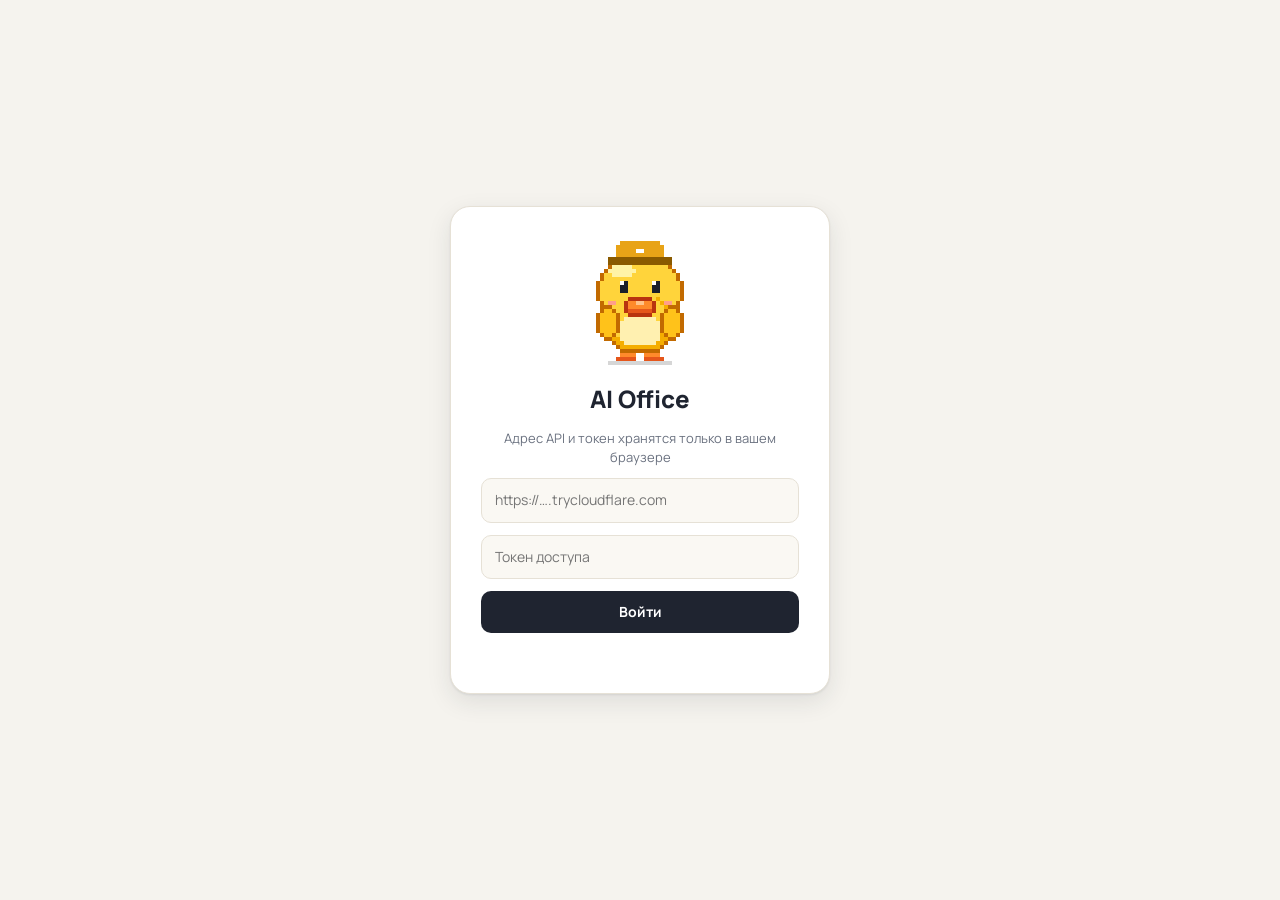
==== web/index.html @ b522fb5e "Pixel-art office and ducks, desks grouped by team" ====
<!doctype html>
<html lang="ru">
<head>
<meta charset="utf-8">
<meta name="viewport" content="width=device-width,initial-scale=1">
<title>AI Office</title>
<link rel="preconnect" href="https://fonts.googleapis.com">
<link rel="preconnect" href="https://fonts.gstatic.com" crossorigin>
<link href="https://fonts.googleapis.com/css2?family=JetBrains+Mono:wght@500;700&family=Manrope:wght@500;600;700;800&family=Pixelify+Sans:wght@500;600;700&display=swap" rel="stylesheet">
<link rel="stylesheet" href="style.css">
</head>
<body>

<div id="login" class="login hidden">
  <form id="loginForm">
    <div class="login-duck" id="loginDuck"></div>
    <h1>AI Office</h1>
    <p>Адрес API и токен хранятся только в вашем браузере</p>
    <input id="apiUrl" placeholder="https://….trycloudflare.com" autocomplete="off" required>
    <input id="apiToken" type="password" placeholder="Токен доступа" autocomplete="off" required>
    <button type="submit">Войти</button>
    <div id="loginErr" class="err" role="alert"></div>
  </form>
</div>

<div id="app" class="app hidden">
  <main class="main">
    <header class="topbar">
      <div class="brand"><span class="brand-mark"></span>AI Office</div>
      <div id="conn" class="conn off">нет связи</div>
      <div class="spacer"></div>
      <div id="clock" class="clock"></div>
      <button id="logout" class="btn-ghost">Выйти</button>
    </header>

    <section class="floor-wrap">
      <div class="floor" id="floor">
        <canvas id="cvBack" width="320" height="180"></canvas>
        <div class="wall"><div class="board" id="funnel"></div></div>
        <div id="desks"></div>
        <div id="actors"></div>
        <canvas id="cvFront" width="320" height="180"></canvas>
        <div id="bubbles"></div>
      </div>
    </section>

    <section class="bottom">
      <div class="panel"><h3>Запланировано</h3><ul id="tasks"></ul></div>
      <div class="panel"><h3>Вакансии</h3><ul id="jobs"></ul></div>
      <div class="panel"><h3>Журнал</h3><ul id="events" class="log"></ul></div>
    </section>
  </main>

  <aside class="side">
    <div class="stats">
      <div><b id="sTotal">0</b><span>Сотрудников</span></div>
      <div><b id="sActive" class="ok">0</b><span>В работе</span></div>
      <div><b id="sWait" class="warn">0</b><span>Ждут вас</span></div>
    </div>
    <ul id="agentList" class="agents"></ul>
    <div id="detail" class="detail hidden"></div>
    <div class="hint">Нажмите на сотрудника, чтобы увидеть детали</div>
  </aside>
</div>

<div id="modal" class="modal hidden" role="dialog" aria-modal="true" aria-labelledby="mTitle">
  <div class="modal-card">
    <div class="m-head"><div id="mAvatar" class="av big"></div><div><h2 id="mTitle"></h2><div id="mSub" class="m-sub"></div></div>
      <button id="mClose" class="btn-ghost" aria-label="Закрыть">✕</button></div>
    <div class="m-body">
      <section>
        <label for="mPrompt" class="lbl">Системный промпт</label>
        <textarea id="mPrompt" rows="11" spellcheck="false"></textarea>
        <div class="m-row"><span id="mVer" class="m-sub"></span><span class="spacer"></span>
          <button id="mSave" class="btn-primary">Сохранить</button></div>
        <div id="mMsg" class="m-msg" role="status"></div>
        <details><summary>История версий</summary><ul id="mHist" class="hist"></ul></details>
      </section>
      <section>
        <div class="lbl">Навыки</div>
        <div id="mSkills" class="skills"></div>
        <div class="m-row"><span class="spacer"></span><button id="mSaveSkills" class="btn-primary">Сохранить навыки</button></div>
      </section>
    </div>
  </div>
</div>

<script src="duck.js"></script>
<script src="office.js"></script>
<script src="app.js"></script>
</body>
</html>
---- web/style.css ----
/* AI Office: светлая тема. Поверхность Monitor: плотность и чёткая иерархия.
   Акцент один: янтарный (цвет утиного клюва). Шрифты: Manrope + JetBrains Mono. */
:root{
  --bg:#F5F3EE;--surface:#FFFFFF;--surface2:#FAF8F3;--line:#E6E1D6;--line2:#D9D3C5;
  --ink:#1F2430;--mut:#6B7280;--accent:#E8A317;--accent-ink:#7A4E00;
  --ok:#1F9D63;--warn:#D98200;--err:#D64545;--info:#2F80ED;
  --floor:#E9DFC9;--floor2:#E1D5BB;--wall:#C9694B;--wall2:#B85A3E;
  --r:14px;--shadow:0 1px 2px #1f243014,0 8px 24px #1f24301a;
}
*{box-sizing:border-box;margin:0;padding:0}
html,body{height:100%}
body{background:var(--bg);color:var(--ink);font:14px/1.45 "Manrope",system-ui,sans-serif;-webkit-font-smoothing:antialiased}
.hidden{display:none!important}
button{cursor:pointer;font:inherit}
:focus-visible{outline:2px solid var(--accent);outline-offset:2px}
.clock,.stats b,.f-col b{font-family:"JetBrains Mono",ui-monospace,monospace}

.login{position:fixed;inset:0;display:grid;place-items:center;background:var(--bg)}
.login form{width:min(380px,92vw);background:var(--surface);border:1px solid var(--line);border-radius:20px;padding:30px;display:grid;gap:12px;box-shadow:var(--shadow);justify-items:center;text-align:center}
.login h1{font-size:24px;font-weight:800}.login p{color:var(--mut);font-size:13px}
.login input{width:100%;background:var(--surface2);border:1px solid var(--line);color:var(--ink);border-radius:10px;padding:11px 13px;font:inherit}
.login button{width:100%;background:var(--ink);color:#fff;border:0;border-radius:10px;padding:11px;font-weight:700}
.login button:hover{background:#000}
.err{color:var(--err);min-height:18px;font-size:13px}

.app{display:grid;grid-template-columns:minmax(0,1fr) 340px;height:100vh}
.main{display:flex;flex-direction:column;min-width:0;overflow:auto;padding:14px 16px 16px;gap:14px}
.topbar{display:flex;align-items:center;gap:14px}
.brand{display:flex;align-items:center;gap:10px;font-weight:800;font-size:17px;letter-spacing:-.01em}
.brand-mark{width:22px;height:22px;border-radius:7px;background:var(--accent);box-shadow:inset 0 -3px 0 #0002}
.conn{font-size:12px;font-weight:700;padding:4px 10px;border-radius:99px;background:var(--surface);border:1px solid var(--line)}
.conn::before{content:"";display:inline-block;width:7px;height:7px;border-radius:50%;margin-right:6px;background:var(--err)}
.conn.on::before{background:var(--ok);box-shadow:0 0 0 3px #1f9d6322}
.conn.on{color:var(--ok)}.conn.off{color:var(--err)}
.spacer{flex:1}.clock{color:var(--mut);font-size:12px}
.btn-ghost{background:var(--surface);border:1px solid var(--line);color:var(--mut);border-radius:9px;padding:6px 12px;font-weight:600}
.btn-ghost:hover{color:var(--ink);border-color:var(--line2)}

.floor-wrap{background:var(--surface);border:1px solid var(--line);border-radius:var(--r);box-shadow:var(--shadow);padding:10px}
.floor{position:relative;width:100%;aspect-ratio:16/9;border:4px solid #3A2A1F;overflow:hidden;background:#E8D5AE;box-shadow:0 4px 0 #0002}
.floor canvas{position:absolute;inset:0;width:100%;height:100%;image-rendering:pixelated;image-rendering:crisp-edges}
#cvBack{z-index:1}#cvFront{z-index:6;pointer-events:none}
.wall{position:absolute;left:0;right:0;top:0;height:22%;z-index:2;pointer-events:none}
.board{position:absolute;left:50%;top:6%;width:38%;height:80%;transform:translateX(-50%);background:#FFF9E8;border:3px solid #3A2A1F;box-shadow:0 3px 0 #0003;display:flex;gap:1%;align-items:flex-end;padding:2px 5px 3px;font-family:"Pixelify Sans",sans-serif}
.f-col{flex:1 1 0;min-width:0;text-align:center;font-size:8px;font-weight:600;color:#6B5A44;line-height:1.05;display:flex;flex-direction:column;justify-content:flex-end;height:100%;white-space:nowrap}
.f-col b{font-family:"Pixelify Sans",sans-serif;font-size:13px;color:#3A2A1F}
.f-col i{display:block;margin:1px auto;width:60%;background:var(--accent);border:2px solid #3A2A1F;border-bottom:0;min-height:2px;transition:height .6s}
.desk{position:absolute;transform:translate(-50%,-50%);cursor:pointer;z-index:7}
.desk .plate{position:absolute;left:50%;top:100%;transform:translateX(-50%);margin-top:2px;white-space:nowrap;text-align:center;background:#FFF9E8;border:2px solid #3A2A1F;padding:1px 6px 2px;box-shadow:0 2px 0 #0003;pointer-events:none;font-family:"Pixelify Sans",sans-serif}
.plate b{display:block;font-size:11px;font-weight:700;line-height:1.15;color:#3A2A1F}
.plate span{display:block;font-size:9px;color:#7A4E00;font-weight:500;line-height:1.1}
.desk.offline .plate{opacity:.6}

.actor{position:absolute;transform:translate(-50%,-100%);transition:left 1.4s cubic-bezier(.45,.05,.3,1),top 1.4s cubic-bezier(.45,.05,.3,1);z-index:5;cursor:pointer;width:7.5%}
.actor svg{width:100%;height:auto;display:block;overflow:visible}
.actor.walking .wiggle{animation:waddle .35s infinite alternate ease-in-out}
.actor.typing .wing{transform-box:fill-box;transform-origin:50% 0}
.actor.typing .wl{animation:type .22s infinite alternate}
.actor.typing .wr{animation:type .22s .11s infinite alternate}
.actor.working .wiggle{animation:bob 1.1s infinite ease-in-out}
.actor.offline{filter:grayscale(1) opacity(.45)}
.actor .eyes{transform-box:fill-box;transform-origin:center;animation:blink 5s infinite}
@keyframes waddle{from{transform:rotate(-5deg) translateY(0)}to{transform:rotate(5deg) translateY(-3px)}}
@keyframes type{from{transform:translateY(-3px) rotate(-8deg)}to{transform:translateY(3px) rotate(8deg)}}
@keyframes bob{50%{transform:translateY(-1.5px)}}
@keyframes blink{0%,94%,100%{transform:scaleY(1)}97%{transform:scaleY(.1)}}

#bubbles{position:absolute;inset:0;pointer-events:none;z-index:9}
.bubble{position:absolute;transform:translate(-50%,-100%);max-width:210px;background:#fff;border:2px solid var(--ink);border-radius:12px;padding:6px 10px;font-size:11.5px;font-weight:600;line-height:1.3;box-shadow:0 4px 0 #0002;animation:pop .25s ease-out}
.bubble::after{content:"";position:absolute;left:50%;bottom:-9px;margin-left:-6px;border:6px solid transparent;border-top-color:var(--ink);border-bottom:0}
.bubble small{display:block;color:var(--accent-ink);font-weight:800;font-size:9.5px;text-transform:uppercase;letter-spacing:.06em;margin-bottom:1px}
.bubble.assign{background:#FFF6DC;border-color:var(--accent-ink)}.bubble.assign::after{border-top-color:var(--accent-ink)}
@keyframes pop{from{transform:translate(-50%,-90%) scale(.7);opacity:0}}

.bottom{display:grid;grid-template-columns:repeat(3,1fr);gap:14px}
.panel{background:var(--surface);border:1px solid var(--line);border-radius:var(--r);padding:12px 14px;max-height:230px;overflow:auto;box-shadow:var(--shadow)}
.panel h3{font-size:10.5px;text-transform:uppercase;letter-spacing:.1em;color:var(--mut);margin-bottom:6px;font-weight:800}
.panel li{list-style:none;padding:6px 0;border-bottom:1px solid var(--line);font-size:12.5px;font-weight:600}
.panel li:last-child{border:0}
.panel li small{color:var(--mut);display:block;font-weight:500}
.log li{font-family:"JetBrains Mono",monospace;font-size:11px;font-weight:500}

.side{background:var(--surface);border-left:1px solid var(--line);display:flex;flex-direction:column;min-height:0}
.stats{display:grid;grid-template-columns:repeat(3,1fr);gap:8px;padding:16px}
.stats div{background:var(--surface2);border:1px solid var(--line);border-radius:12px;padding:10px 6px;text-align:center}
.stats b{display:block;font-size:24px;font-weight:700;line-height:1.1}.stats b.ok{color:var(--ok)}.stats b.warn{color:var(--warn)}
.stats span{font-size:10.5px;color:var(--mut);font-weight:700}
.agents{list-style:none;overflow:auto;flex:1;padding:0 10px;display:grid;gap:4px;align-content:start}
.agents li{display:flex;gap:11px;padding:8px 10px;border:1px solid transparent;border-radius:12px;cursor:pointer;align-items:center}
.agents li:hover{background:var(--surface2)}
.agents li.sel{background:#FFF8E6;border-color:#F3D98F}
.av{width:56px;height:56px;border-radius:12px;display:grid;place-items:center;flex:none;background:var(--surface2);border:1px solid var(--line);overflow:hidden}
.av svg{width:48px;height:auto;margin-top:0}
.agents b{display:flex;align-items:center;gap:6px;font-size:13px;font-weight:800}
.agents small{color:var(--mut);display:block;white-space:nowrap;overflow:hidden;text-overflow:ellipsis;max-width:215px;font-weight:600;font-size:11.5px}
.agents .title{color:var(--accent-ink);font-weight:700}
.dot{display:inline-block;width:8px;height:8px;border-radius:50%;background:#b8bcc6;flex:none}
.dot.working{background:var(--ok);box-shadow:0 0 0 3px #1f9d6322}.dot.waiting{background:var(--warn)}.dot.error{background:var(--err)}.dot.idle{background:var(--info)}
.detail{margin:10px;padding:14px;background:var(--surface2);border:1px solid var(--line);border-radius:12px;font-size:12.5px}
.detail h4{font-size:14px;font-weight:800}.detail .t{color:var(--accent-ink);font-weight:700;margin-bottom:6px}
.detail p{color:var(--mut);margin:3px 0;font-weight:600}.detail p b{color:var(--ink)}
.bar{height:7px;background:var(--line);border-radius:4px;margin-top:8px;overflow:hidden}.bar i{display:block;height:100%;background:var(--ok);transition:width .5s}
.hint{padding:11px;text-align:center;color:var(--mut);font-size:11px;border-top:1px solid var(--line);font-weight:600}

@media(max-width:980px){
  .app{grid-template-columns:1fr;height:auto}.side{border-left:0;border-top:1px solid var(--line)}
  .bottom{grid-template-columns:1fr}.plate b{font-size:8px}.plate span{display:none}
}
@media(prefers-reduced-motion:reduce){*{animation:none!important;transition:none!important}}

/* утка: доп. анимации */
.actor.walking .feet{animation:steps .35s infinite alternate}
@keyframes steps{from{transform:translateY(0)}to{transform:translateY(-2px)}}
.actor.waiting .wiggle{animation:sway 2.4s ease-in-out infinite}
@keyframes sway{50%{transform:rotate(2.5deg)}}

/* модальное окно */
.modal{position:fixed;inset:0;background:#1f243066;backdrop-filter:blur(2px);display:grid;place-items:center;z-index:50;padding:16px}
.modal-card{width:min(860px,100%);max-height:92vh;overflow:auto;background:var(--surface);border-radius:18px;box-shadow:0 20px 60px #0004;border:1px solid var(--line)}
.m-head{display:flex;align-items:center;gap:14px;padding:16px 20px;border-bottom:1px solid var(--line)}
.m-head h2{font-size:18px;font-weight:800}.m-head>.btn-ghost{margin-left:auto}
.m-sub{color:var(--accent-ink);font-weight:700;font-size:12px}
.av.big{width:84px;height:84px}.av.big svg{width:72px}
.m-body{display:grid;grid-template-columns:1.5fr 1fr;gap:22px;padding:18px 20px 22px}
.lbl{display:block;font-size:10.5px;text-transform:uppercase;letter-spacing:.1em;color:var(--mut);font-weight:800;margin-bottom:6px}
textarea{width:100%;border:1px solid var(--line2);border-radius:12px;padding:12px;font:13px/1.5 "JetBrains Mono",monospace;color:var(--ink);background:var(--surface2);resize:vertical}
.m-row{display:flex;align-items:center;gap:10px;margin-top:10px}
.btn-primary{background:var(--ink);color:#fff;border:0;border-radius:10px;padding:9px 16px;font-weight:700}
.btn-primary:hover{background:#000}.btn-primary.wide{width:100%;margin-top:10px}
.m-msg{min-height:18px;font-size:12px;color:var(--ok);font-weight:700;margin-top:6px}
details{margin-top:6px}summary{cursor:pointer;color:var(--mut);font-weight:700;font-size:12px}
.hist{list-style:none;margin-top:6px;max-height:160px;overflow:auto}.hist li{padding:6px 0;border-bottom:1px solid var(--line);font-size:12px}
.hist small{display:block;color:var(--mut)}
.skills{display:grid;gap:6px}
.skill{display:flex;gap:10px;align-items:flex-start;padding:8px 10px;border:1px solid var(--line);border-radius:10px;cursor:pointer;background:var(--surface2)}
.skill:has(input:checked){background:#FFF8E6;border-color:#F3D98F}
.skill input{margin-top:3px;accent-color:var(--accent)}
.skill b{display:block;font-size:12.5px}.skill small{display:block;color:var(--mut);font-size:11px;font-weight:500}
@media(max-width:760px){.m-body{grid-template-columns:1fr}}

@keyframes waddle{from{transform:translateY(0)}to{transform:translateY(-1px)}}
@keyframes type{from{transform:translateY(-1px)}to{transform:translateY(1px)}}
@keyframes bob{50%{transform:translateY(-1px)}}
@keyframes sway{50%{transform:translateX(1px)}}
.actor.walking .wiggle{animation:waddle .3s steps(1) infinite alternate}
.actor.typing .wl{animation:type .25s steps(1) infinite alternate}
.actor.typing .wr{animation:type .25s .125s steps(1) infinite alternate}
.actor .wing{transform-box:fill-box}
.bubble{border-radius:0;border-width:3px;font-family:"Pixelify Sans",sans-serif;font-size:12px;box-shadow:3px 3px 0 #0003}
.bubble small{font-family:"Pixelify Sans",sans-serif}
.login-duck svg{image-rendering:pixelated}
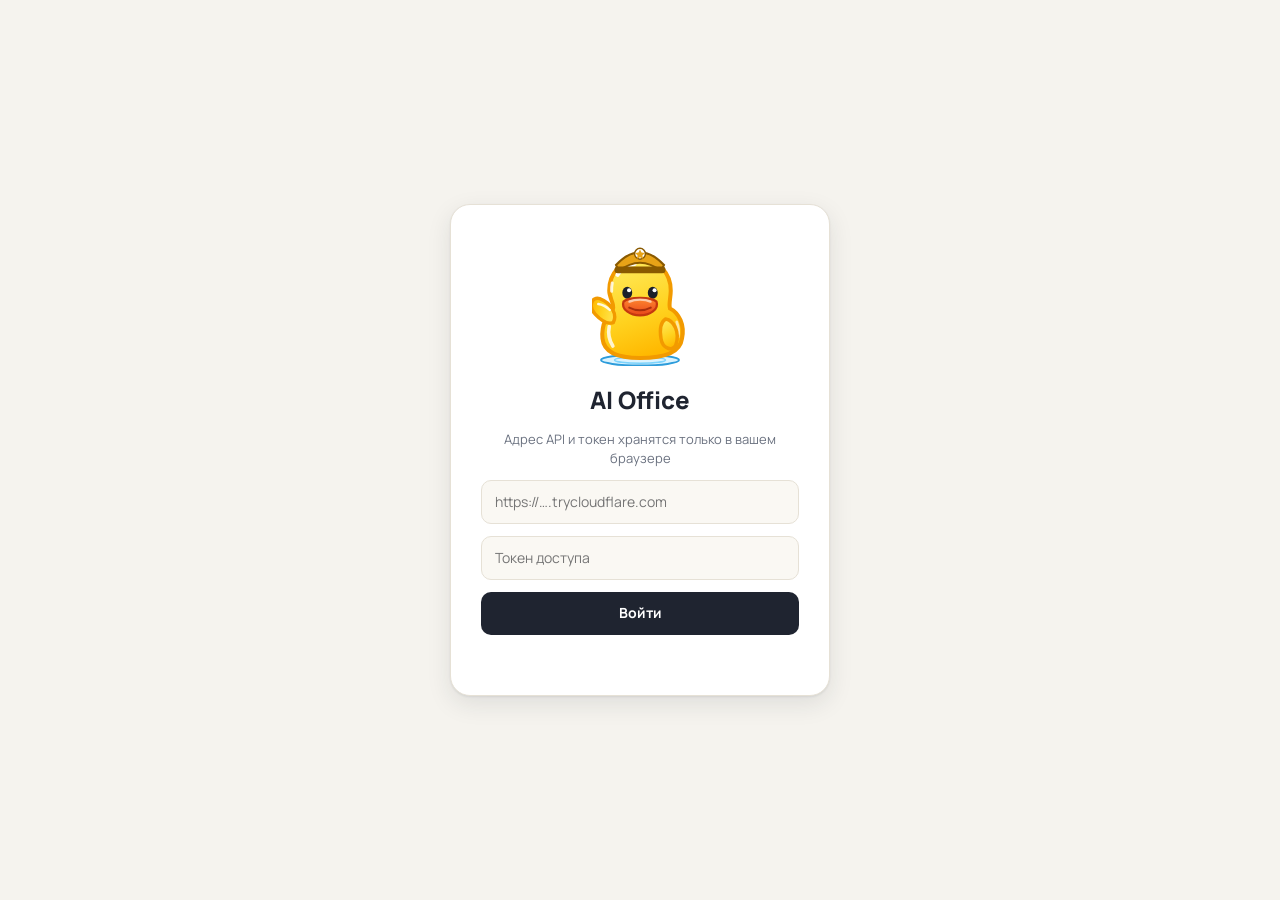
==== commit f85cdb40: "Glass offices: captain room, job-search department with KPI board; no rug" ====
--- a/web/index.html
+++ b/web/index.html
@@ -40,6 +40,8 @@
         <div id="desks"></div>
         <div id="actors"></div>
         <canvas id="cvFront" width="320" height="180"></canvas>
+        <div class="room-label" style="left:3.6%;top:25%">Отдел поиска работы</div>
+        <div class="room-label" style="left:44.6%;top:31.5%">Кабинет руководителя</div>
         <div id="bubbles"></div>
       </div>
     </section>
--- a/web/style.css
+++ b/web/style.css
@@ -51,19 +51,9 @@
 .plate span{display:block;font-size:9px;color:#7A4E00;font-weight:500;line-height:1.1}
 .desk.offline .plate{opacity:.6}
 
-.actor{position:absolute;transform:translate(-50%,-100%);transition:left 1.4s cubic-bezier(.45,.05,.3,1),top 1.4s cubic-bezier(.45,.05,.3,1);z-index:5;cursor:pointer;width:7.5%}
+.actor{position:absolute;transform:translate(-50%,-100%);transition:left 1.4s cubic-bezier(.45,.05,.3,1),top 1.4s cubic-bezier(.45,.05,.3,1);z-index:5;cursor:pointer;width:8.5%}
 .actor svg{width:100%;height:auto;display:block;overflow:visible}
-.actor.walking .wiggle{animation:waddle .35s infinite alternate ease-in-out}
-.actor.typing .wing{transform-box:fill-box;transform-origin:50% 0}
-.actor.typing .wl{animation:type .22s infinite alternate}
-.actor.typing .wr{animation:type .22s .11s infinite alternate}
-.actor.working .wiggle{animation:bob 1.1s infinite ease-in-out}
 .actor.offline{filter:grayscale(1) opacity(.45)}
-.actor .eyes{transform-box:fill-box;transform-origin:center;animation:blink 5s infinite}
-@keyframes waddle{from{transform:rotate(-5deg) translateY(0)}to{transform:rotate(5deg) translateY(-3px)}}
-@keyframes type{from{transform:translateY(-3px) rotate(-8deg)}to{transform:translateY(3px) rotate(8deg)}}
-@keyframes bob{50%{transform:translateY(-1.5px)}}
-@keyframes blink{0%,94%,100%{transform:scaleY(1)}97%{transform:scaleY(.1)}}
 
 #bubbles{position:absolute;inset:0;pointer-events:none;z-index:9}
 .bubble{position:absolute;transform:translate(-50%,-100%);max-width:210px;background:#fff;border:2px solid var(--ink);border-radius:12px;padding:6px 10px;font-size:11.5px;font-weight:600;line-height:1.3;box-shadow:0 4px 0 #0002;animation:pop .25s ease-out}
@@ -89,8 +79,8 @@
 .agents li{display:flex;gap:11px;padding:8px 10px;border:1px solid transparent;border-radius:12px;cursor:pointer;align-items:center}
 .agents li:hover{background:var(--surface2)}
 .agents li.sel{background:#FFF8E6;border-color:#F3D98F}
-.av{width:56px;height:56px;border-radius:12px;display:grid;place-items:center;flex:none;background:var(--surface2);border:1px solid var(--line);overflow:hidden}
-.av svg{width:48px;height:auto;margin-top:0}
+.av{width:64px;height:64px;border-radius:12px;display:grid;place-items:center;flex:none;background:var(--surface2);border:1px solid var(--line);overflow:hidden}
+.av svg{width:46px;height:auto;margin-top:0}
 .agents b{display:flex;align-items:center;gap:6px;font-size:13px;font-weight:800}
 .agents small{color:var(--mut);display:block;white-space:nowrap;overflow:hidden;text-overflow:ellipsis;max-width:215px;font-weight:600;font-size:11.5px}
 .agents .title{color:var(--accent-ink);font-weight:700}
@@ -109,10 +99,6 @@
 @media(prefers-reduced-motion:reduce){*{animation:none!important;transition:none!important}}
 
 /* утка: доп. анимации */
-.actor.walking .feet{animation:steps .35s infinite alternate}
-@keyframes steps{from{transform:translateY(0)}to{transform:translateY(-2px)}}
-.actor.waiting .wiggle{animation:sway 2.4s ease-in-out infinite}
-@keyframes sway{50%{transform:rotate(2.5deg)}}
 
 /* модальное окно */
 .modal{position:fixed;inset:0;background:#1f243066;backdrop-filter:blur(2px);display:grid;place-items:center;z-index:50;padding:16px}
@@ -120,7 +106,7 @@
 .m-head{display:flex;align-items:center;gap:14px;padding:16px 20px;border-bottom:1px solid var(--line)}
 .m-head h2{font-size:18px;font-weight:800}.m-head>.btn-ghost{margin-left:auto}
 .m-sub{color:var(--accent-ink);font-weight:700;font-size:12px}
-.av.big{width:84px;height:84px}.av.big svg{width:72px}
+.av.big{width:96px;height:96px}.av.big svg{width:68px}
 .m-body{display:grid;grid-template-columns:1.5fr 1fr;gap:22px;padding:18px 20px 22px}
 .lbl{display:block;font-size:10.5px;text-transform:uppercase;letter-spacing:.1em;color:var(--mut);font-weight:800;margin-bottom:6px}
 textarea{width:100%;border:1px solid var(--line2);border-radius:12px;padding:12px;font:13px/1.5 "JetBrains Mono",monospace;color:var(--ink);background:var(--surface2);resize:vertical}
@@ -138,14 +124,37 @@
 .skill b{display:block;font-size:12.5px}.skill small{display:block;color:var(--mut);font-size:11px;font-weight:500}
 @media(max-width:760px){.m-body{grid-template-columns:1fr}}
 
-@keyframes waddle{from{transform:translateY(0)}to{transform:translateY(-1px)}}
-@keyframes type{from{transform:translateY(-1px)}to{transform:translateY(1px)}}
-@keyframes bob{50%{transform:translateY(-1px)}}
-@keyframes sway{50%{transform:translateX(1px)}}
-.actor.walking .wiggle{animation:waddle .3s steps(1) infinite alternate}
-.actor.typing .wl{animation:type .25s steps(1) infinite alternate}
-.actor.typing .wr{animation:type .25s .125s steps(1) infinite alternate}
-.actor .wing{transform-box:fill-box}
 .bubble{border-radius:0;border-width:3px;font-family:"Pixelify Sans",sans-serif;font-size:12px;box-shadow:3px 3px 0 #0003}
 .bubble small{font-family:"Pixelify Sans",sans-serif}
 .login-duck svg{image-rendering:pixelated}
+
+/* анимации уток */
+.duck .wl{transform-origin:14px 46px}.duck .wr{transform-origin:50px 46px}
+.duck .wiggle{transform-origin:32px 70px}
+.duck .eyes{transform-origin:32px 27.5px;animation:blink 4.8s infinite}
+.duck .ripple{transform-origin:32px 72.4px;animation:ripple 2.8s ease-in-out infinite}
+@keyframes blink{0%,93%,100%{transform:scaleY(1)}96%{transform:scaleY(.08)}}
+@keyframes ripple{0%,100%{transform:scale(1);opacity:1}50%{transform:scale(1.07,1.12);opacity:.65}}
+@keyframes wave{0%,100%{transform:rotate(112deg)}50%{transform:rotate(152deg)}}
+@keyframes tapL{from{transform:rotate(14deg)}to{transform:rotate(38deg)}}
+@keyframes tapR{from{transform:rotate(-38deg)}to{transform:rotate(-14deg)}}
+@keyframes flapL{from{transform:rotate(20deg)}to{transform:rotate(70deg)}}
+@keyframes flapR{from{transform:rotate(-70deg)}to{transform:rotate(-20deg)}}
+@keyframes waddle{from{transform:rotate(-3.5deg) translateY(0)}to{transform:rotate(3.5deg) translateY(-2px)}}
+@keyframes bob{50%{transform:translateY(-1.5px)}}
+.actor.idle .wl,.actor.waiting .wl{animation:wave 1.7s ease-in-out infinite}
+.actor.working .wl{animation:tapL .24s ease-in-out infinite alternate}
+.actor.working .wr{animation:tapR .24s .12s ease-in-out infinite alternate}
+.actor.working .wiggle{animation:bob 1.2s ease-in-out infinite}
+.actor.walking .wl{animation:flapL .26s ease-in-out infinite alternate!important}
+.actor.walking .wr{animation:flapR .26s ease-in-out infinite alternate!important}
+.actor.walking .wiggle{animation:waddle .3s ease-in-out infinite alternate!important}
+.actor.offline .eyes,.actor.offline .ripple{animation:none}
+.av .duck .wl,.login-duck .duck .wl{animation:none}
+
+/* KPI-табло в отделе поиска работы и подписи кабинетов */
+.board{left:3.4%;transform:none;width:34.6%;top:7%;height:80%;flex-direction:column;align-items:stretch;gap:2px}
+.kpi-title{font:700 9px "Pixelify Sans",sans-serif;text-transform:uppercase;letter-spacing:.06em;color:#7A4E00;text-align:center;line-height:1}
+.kpi-cols{display:flex;gap:1%;align-items:flex-end;flex:1;min-height:0}
+.room-label{position:absolute;z-index:7;pointer-events:none;font:600 9px "Pixelify Sans",sans-serif;text-transform:uppercase;letter-spacing:.05em;color:#3A5568;background:#EAF4FA;border:2px solid #5F7F95;padding:0 5px 1px;box-shadow:0 2px 0 #0002}
+.actor.walking,.actor.visiting{z-index:8}
